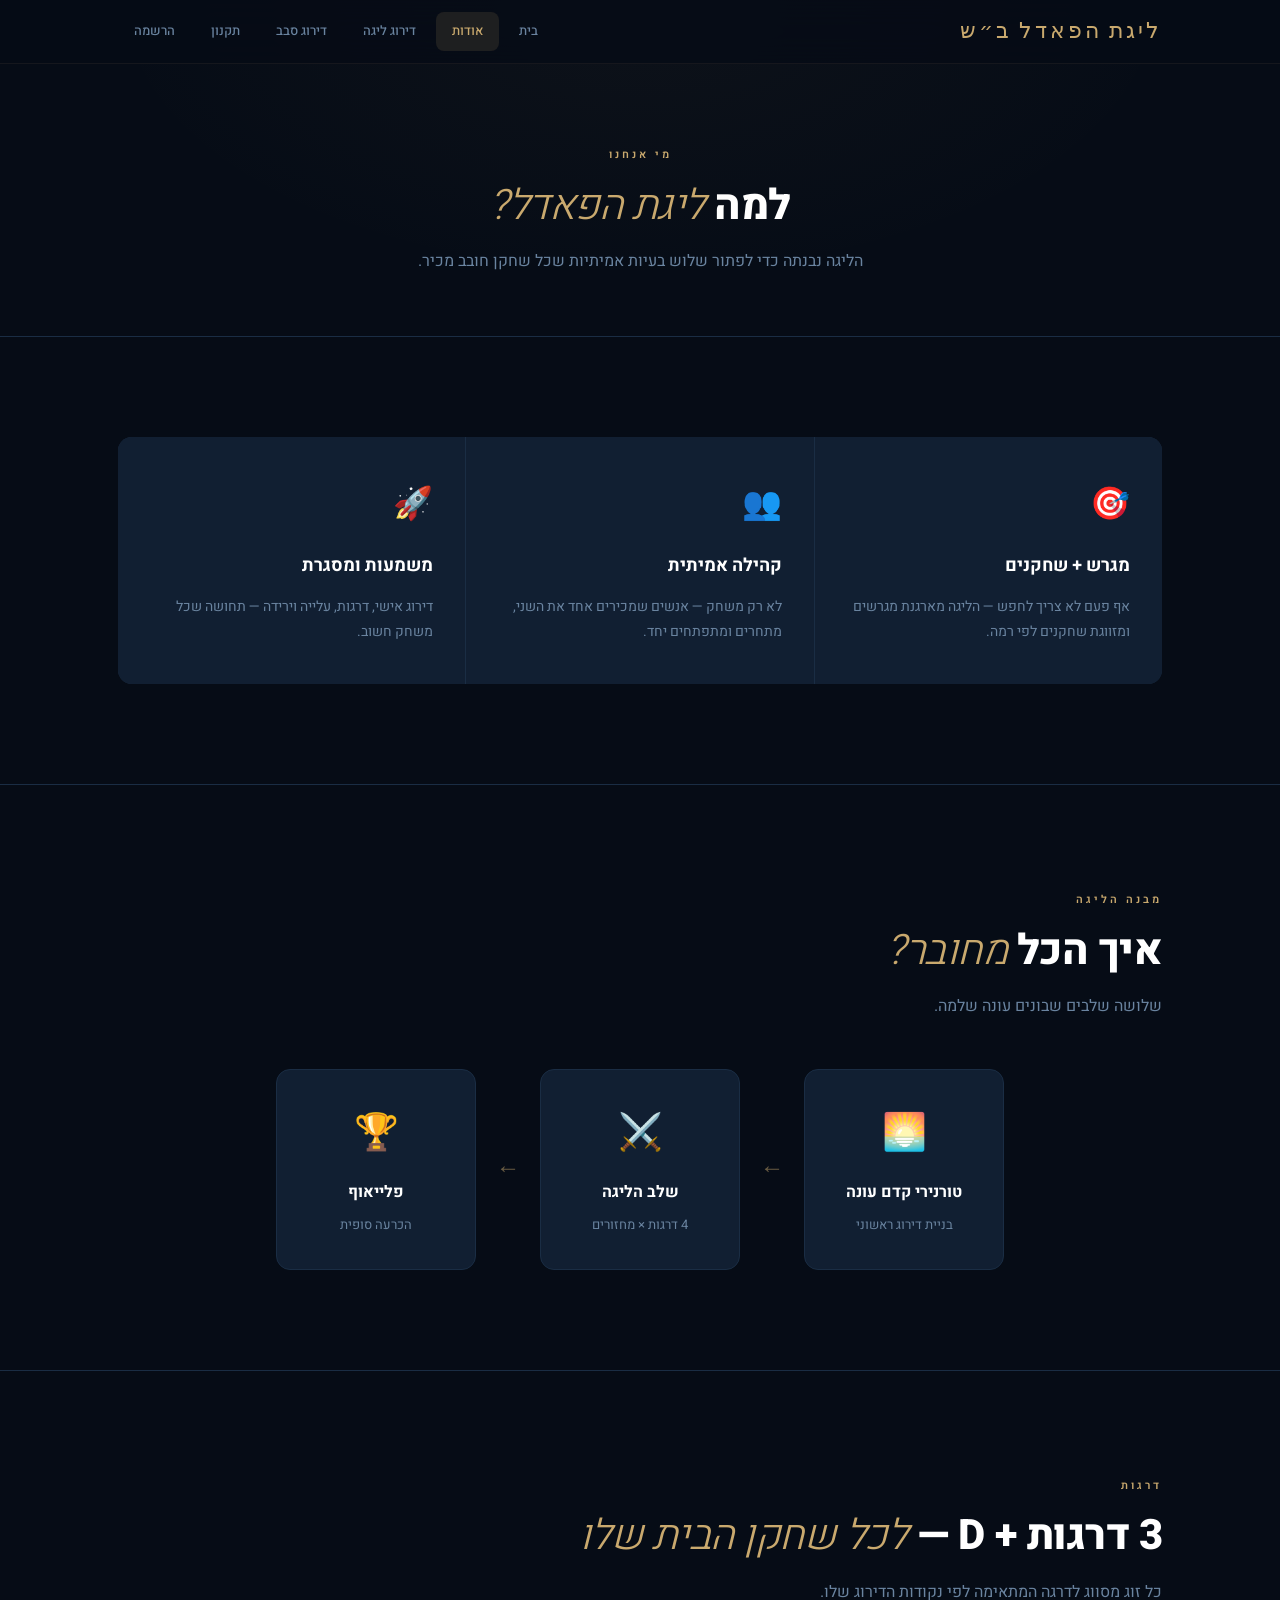
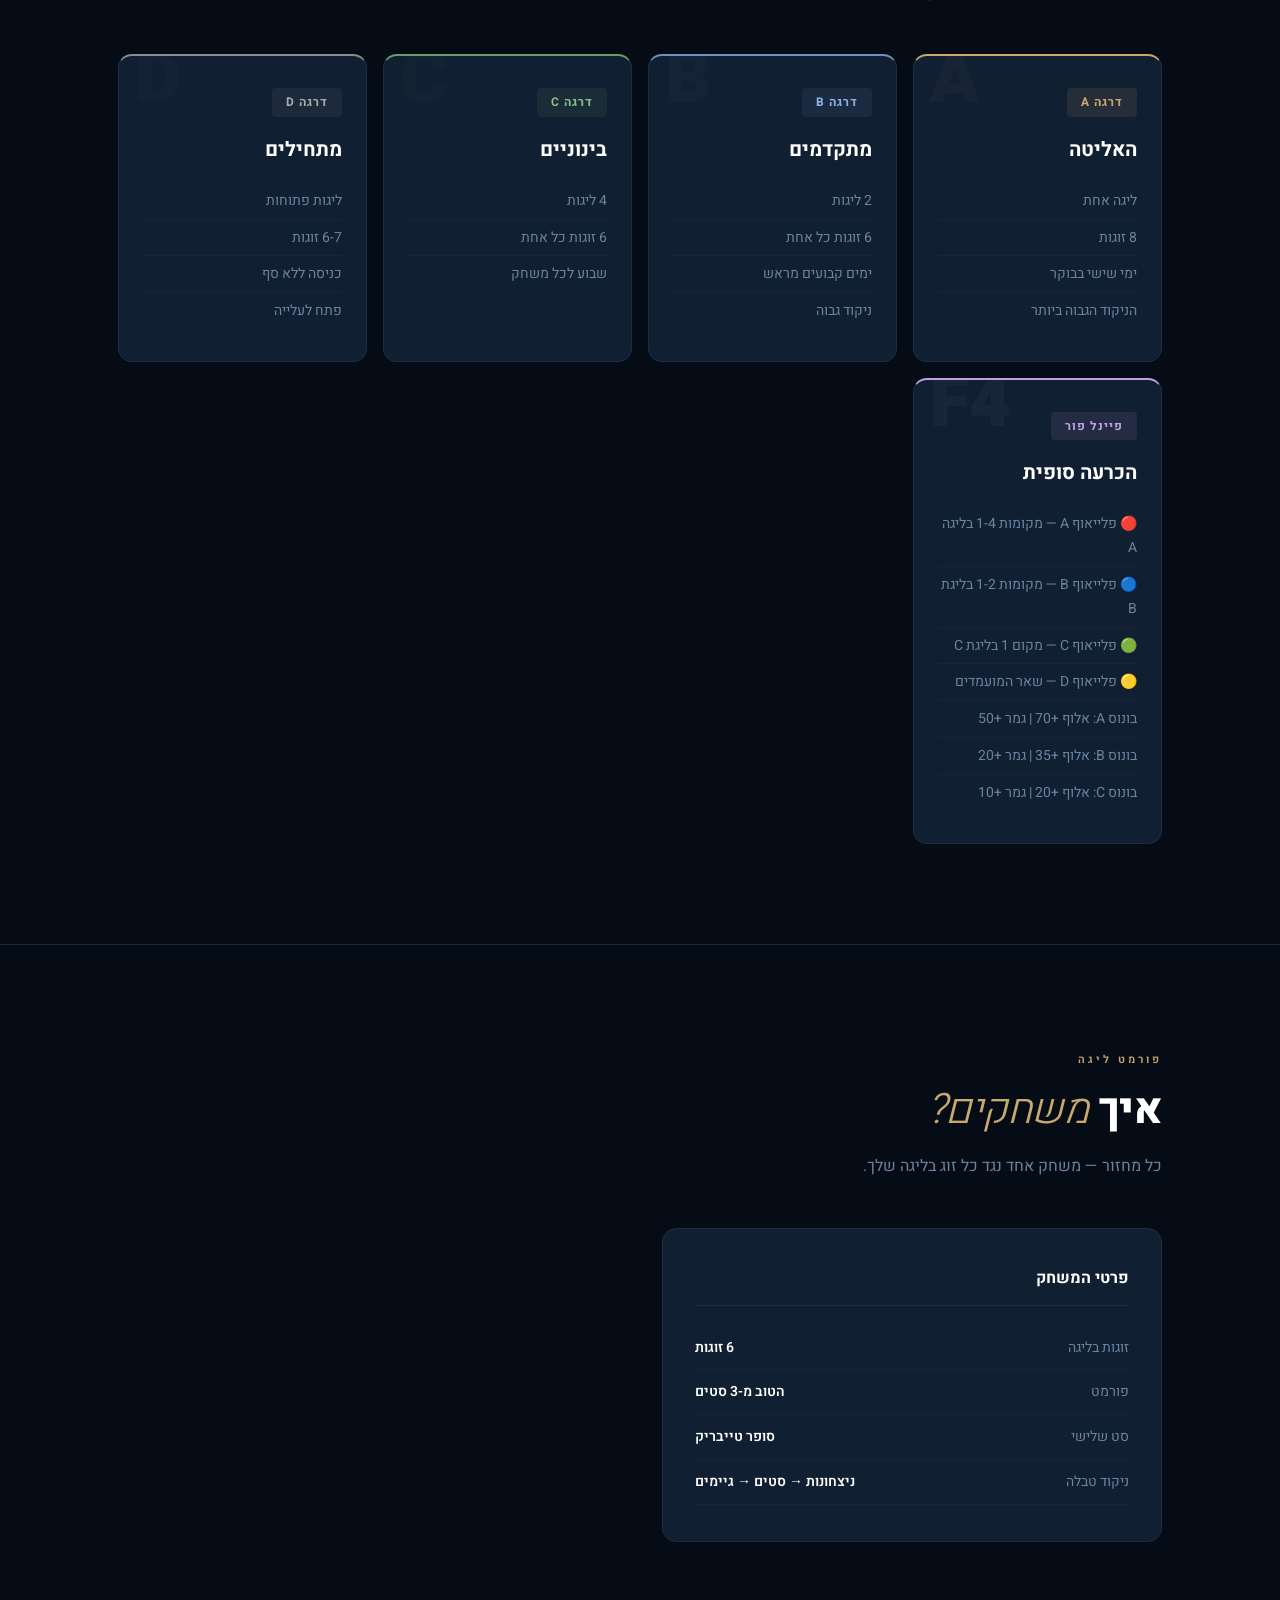
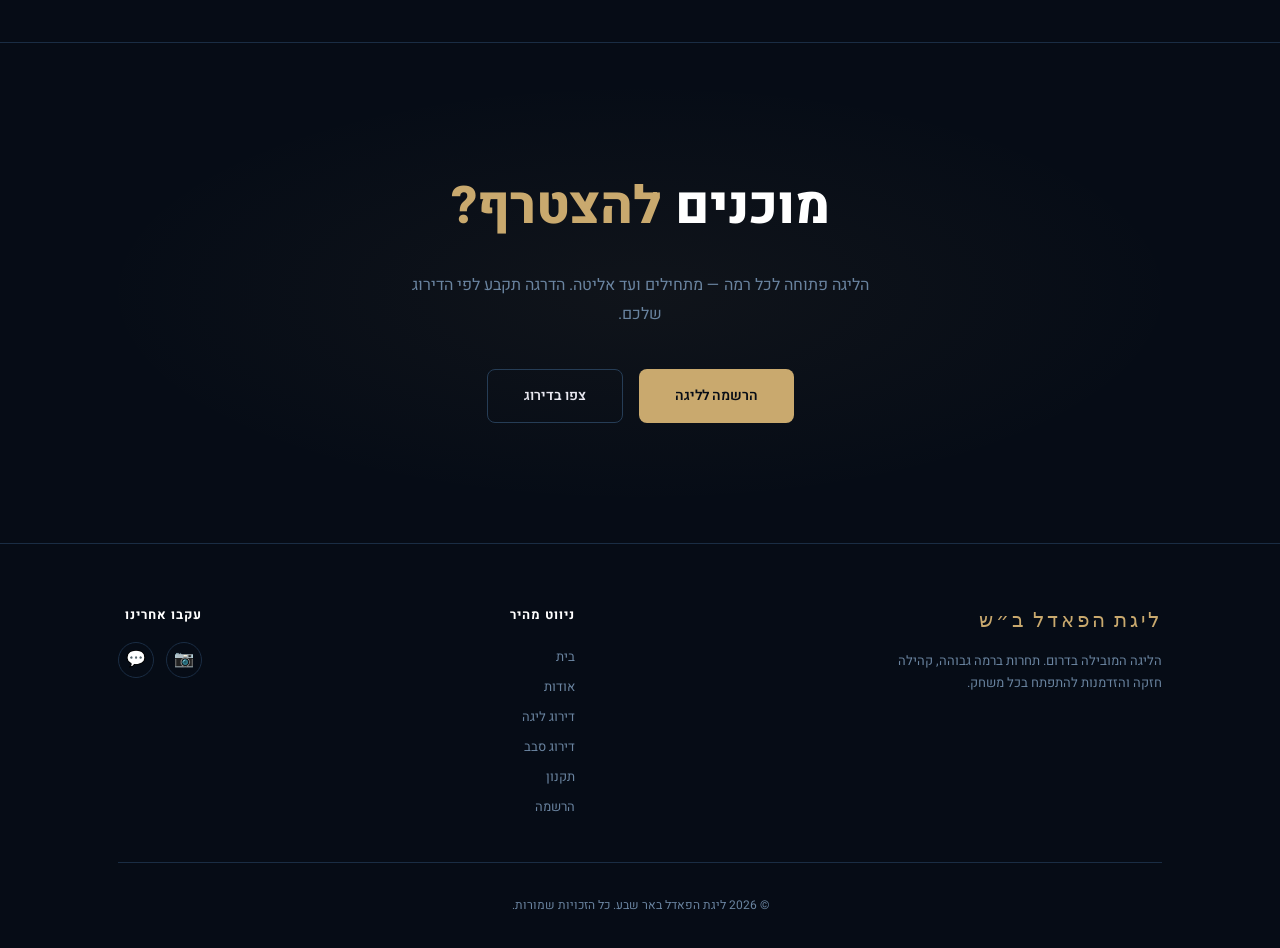
==== about.html @ fd332084 "Initial commit: Padel League Beer Sheva website 6-page premium dark-themed website (Hebrew RTL) with" ====
<!DOCTYPE html>
<html lang="he" dir="rtl">
<head>
  <meta charset="UTF-8">
  <meta name="viewport" content="width=device-width, initial-scale=1.0">
  <title>אודות — ליגת הפאדל באר שבע</title>
  <link rel="preconnect" href="https://fonts.googleapis.com">
  <link rel="preconnect" href="https://fonts.gstatic.com" crossorigin>
  <link href="https://fonts.googleapis.com/css2?family=Bebas+Neue&family=Heebo:wght@300;400;500;600;700;800;900&display=swap" rel="stylesheet">
  <link rel="stylesheet" href="css/style.css">
</head>
<body>

  <!-- NAVBAR -->
  <nav class="navbar">
    <div class="container">
      <div class="nav-brand">ליגת הפאדל ב״ש</div>
      <div class="nav-links">
        <a href="index.html">בית</a>
        <a href="about.html" class="active">אודות</a>
        <a href="league-standings.html">דירוג ליגה</a>
        <a href="rankings.html">דירוג סבב</a>
        <a href="rules.html">תקנון</a>
        <a href="register.html">הרשמה</a>
      </div>
      <button class="menu-toggle" aria-label="תפריט">
        <span></span><span></span><span></span>
      </button>
    </div>
  </nav>

  <!-- PAGE HEADER -->
  <header class="page-header">
    <div class="container">
      <div class="section-tag">מי אנחנו</div>
      <h1 class="section-title">למה <span>ליגת הפאדל?</span></h1>
      <p class="section-sub" style="margin:0 auto;">הליגה נבנתה כדי לפתור שלוש בעיות אמיתיות שכל שחקן חובב מכיר.</p>
    </div>
  </header>

  <div class="divider"></div>

  <!-- GOALS -->
  <section class="section">
    <div class="container">
      <div class="goals-grid reveal">
        <div class="goal-card">
          <div class="icon">🎯</div>
          <h3>מגרש + שחקנים</h3>
          <p>אף פעם לא צריך לחפש — הליגה מארגנת מגרשים ומזווגת שחקנים לפי רמה.</p>
        </div>
        <div class="goal-card">
          <div class="icon">👥</div>
          <h3>קהילה אמיתית</h3>
          <p>לא רק משחק — אנשים שמכירים אחד את השני, מתחרים ומתפתחים יחד.</p>
        </div>
        <div class="goal-card">
          <div class="icon">🚀</div>
          <h3>משמעות ומסגרת</h3>
          <p>דירוג אישי, דרגות, עלייה וירידה — תחושה שכל משחק חשוב.</p>
        </div>
      </div>
    </div>
  </section>

  <div class="divider"></div>

  <!-- STRUCTURE -->
  <section class="section">
    <div class="container">
      <div class="section-tag">מבנה הליגה</div>
      <h2 class="section-title">איך הכל <span>מחובר?</span></h2>
      <p class="section-sub">שלושה שלבים שבונים עונה שלמה.</p>

      <div class="structure-flow reveal">
        <div class="flow-item">
          <div class="icon">🌅</div>
          <h4>טורנירי קדם עונה</h4>
          <p>בניית דירוג ראשוני</p>
        </div>
        <div class="flow-arrow">←</div>
        <div class="flow-item">
          <div class="icon">⚔️</div>
          <h4>שלב הליגה</h4>
          <p>4 דרגות × מחזורים</p>
        </div>
        <div class="flow-arrow">←</div>
        <div class="flow-item">
          <div class="icon">🏆</div>
          <h4>פלייאוף</h4>
          <p>הכרעה סופית</p>
        </div>
      </div>
    </div>
  </section>

  <div class="divider"></div>

  <!-- GRADES -->
  <section class="section">
    <div class="container">
      <div class="section-tag">דרגות</div>
      <h2 class="section-title">3 דרגות + D — <span>לכל שחקן הבית שלו</span></h2>
      <p class="section-sub">כל זוג מסווג לדרגה המתאימה לפי נקודות הדירוג שלו.</p>

      <div class="leagues-grid reveal">
        <div class="league-card a">
          <div class="letter">A</div>
          <span class="badge">דרגה A</span>
          <h3>האליטה</h3>
          <ul>
            <li>ליגה אחת</li>
            <li>8 זוגות</li>
            <li>ימי שישי בבוקר</li>
            <li>הניקוד הגבוה ביותר</li>
          </ul>
        </div>

        <div class="league-card b">
          <div class="letter">B</div>
          <span class="badge">דרגה B</span>
          <h3>מתקדמים</h3>
          <ul>
            <li>2 ליגות</li>
            <li>6 זוגות כל אחת</li>
            <li>ימים קבועים מראש</li>
            <li>ניקוד גבוה</li>
          </ul>
        </div>

        <div class="league-card c">
          <div class="letter">C</div>
          <span class="badge">דרגה C</span>
          <h3>בינוניים</h3>
          <ul>
            <li>4 ליגות</li>
            <li>6 זוגות כל אחת</li>
            <li>שבוע לכל משחק</li>
          </ul>
        </div>

        <div class="league-card d">
          <div class="letter">D</div>
          <span class="badge">דרגה D</span>
          <h3>מתחילים</h3>
          <ul>
            <li>ליגות פתוחות</li>
            <li>6-7 זוגות</li>
            <li>כניסה ללא סף</li>
            <li>פתח לעלייה</li>
          </ul>
        </div>

        <div class="league-card f4">
          <div class="letter">F4</div>
          <span class="badge">פיינל פור</span>
          <h3>הכרעה סופית</h3>
          <ul>
            <li>🔴 פלייאוף A — מקומות 1-4 בליגה A</li>
            <li>🔵 פלייאוף B — מקומות 1-2 בליגת B</li>
            <li>🟢 פלייאוף C — מקום 1 בליגת C</li>
            <li>🟡 פלייאוף D — שאר המועמדים</li>
            <li>בונוס A: אלוף +70 | גמר +50</li>
            <li>בונוס B: אלוף +35 | גמר +20</li>
            <li>בונוס C: אלוף +20 | גמר +10</li>
          </ul>
        </div>
      </div>
    </div>
  </section>

  <div class="divider"></div>

  <!-- FORMAT -->
  <section class="section">
    <div class="container">
      <div class="section-tag">פורמט ליגה</div>
      <h2 class="section-title">איך <span>משחקים?</span></h2>
      <p class="section-sub">כל מחזור — משחק אחד נגד כל זוג בליגה שלך.</p>

      <div class="format-box reveal">
        <h4>פרטי המשחק</h4>
        <div class="format-row">
          <span class="label">זוגות בליגה</span>
          <span class="value">6 זוגות</span>
        </div>
        <div class="format-row">
          <span class="label">פורמט</span>
          <span class="value">הטוב מ-3 סטים</span>
        </div>
        <div class="format-row">
          <span class="label">סט שלישי</span>
          <span class="value">סופר טייבריק</span>
        </div>
        <div class="format-row">
          <span class="label">ניקוד טבלה</span>
          <span class="value">ניצחונות → סטים → גיימים</span>
        </div>
      </div>
    </div>
  </section>

  <div class="divider"></div>

  <!-- CTA -->
  <section class="cta-section">
    <div class="container">
      <h2 class="reveal">מוכנים <span>להצטרף?</span></h2>
      <p class="reveal">הליגה פתוחה לכל רמה — מתחילים ועד אליטה. הדרגה תקבע לפי הדירוג שלכם.</p>
      <div class="cta-buttons reveal">
        <a href="register.html" class="btn btn-gold">הרשמה לליגה</a>
        <a href="league-standings.html" class="btn btn-outline">צפו בדירוג</a>
      </div>
    </div>
  </section>

  <!-- FOOTER -->
  <footer class="footer">
    <div class="container">
      <div class="footer-content">
        <div>
          <div class="footer-brand">ליגת הפאדל ב״ש</div>
          <p class="footer-desc">הליגה המובילה בדרום. תחרות ברמה גבוהה, קהילה חזקה והזדמנות להתפתח בכל משחק.</p>
        </div>
        <div class="footer-links">
          <h4>ניווט מהיר</h4>
          <a href="index.html">בית</a>
          <a href="about.html">אודות</a>
          <a href="league-standings.html">דירוג ליגה</a>
          <a href="rankings.html">דירוג סבב</a>
          <a href="rules.html">תקנון</a>
          <a href="register.html">הרשמה</a>
        </div>
        <div class="footer-links">
          <h4>עקבו אחרינו</h4>
          <div class="footer-social">
            <a href="#" aria-label="אינסטגרם">📷</a>
            <a href="#" aria-label="וואטסאפ">💬</a>
          </div>
        </div>
      </div>
      <div class="footer-bottom">© 2026 ליגת הפאדל באר שבע. כל הזכויות שמורות.</div>
    </div>
  </footer>

  <script src="js/main.js"></script>
</body>
</html>
---- css/style.css ----
/* ============================================
   PADEL LEAGUE BEER SHEVA - Main Stylesheet
   Premium Dark Theme - RTL Hebrew
   ============================================ */

/* ---------- CSS Variables ---------- */
:root {
  --bg-deep: #060c16;
  --bg-primary: #0a1220;
  --bg-secondary: #0e1a2e;
  --bg-card: #111f32;
  --bg-panel: rgba(11, 28, 45, 0.92);
  --bg-glass: rgba(15, 36, 56, 0.55);

  --gold: #c9a96e;
  --gold-light: #e8d5b0;
  --gold-dim: rgba(201, 169, 110, 0.12);
  --electric-blue: #3b9fe7;
  --electric-blue-bright: #5bb8ff;

  --border: #1a2d44;
  --border-light: #263d56;
  --border-gold: rgba(201, 169, 110, 0.15);

  --text-primary: #e8e8f0;
  --text-secondary: #6a84a0;
  --text-bright: #ffffff;

  --grade-a: #c9a96e;
  --grade-b: #7090c0;
  --grade-c: #6a9e6a;
  --grade-d: #8a8a8a;

  --radius: 8px;
  --radius-lg: 14px;
  --radius-xl: 20px;

  --font-body: 'Heebo', 'Segoe UI', Arial, sans-serif;
  --font-display: 'Bebas Neue', sans-serif;

  --max-width: 1140px;
  --nav-height: 64px;

  --transition: 0.3s cubic-bezier(0.4, 0, 0.2, 1);
}

/* ---------- Reset & Base ---------- */
*,
*::before,
*::after {
  margin: 0;
  padding: 0;
  box-sizing: border-box;
}

html {
  scroll-behavior: smooth;
  font-size: 16px;
  direction: rtl;
}

body {
  font-family: var(--font-body);
  background: var(--bg-deep);
  color: var(--text-primary);
  line-height: 1.7;
  overflow-x: hidden;
  -webkit-font-smoothing: antialiased;
  -moz-osx-font-smoothing: grayscale;
}

a {
  color: inherit;
  text-decoration: none;
}

ul {
  list-style: none;
}

img {
  max-width: 100%;
  display: block;
}

/* ---------- Utility ---------- */
.container {
  max-width: var(--max-width);
  margin: 0 auto;
  padding: 0 48px;
}

.section {
  padding: 100px 0;
}

.section-tag {
  display: inline-block;
  font-size: 11px;
  font-weight: 600;
  letter-spacing: 3px;
  text-transform: uppercase;
  color: var(--gold);
  margin-bottom: 16px;
}

.section-title {
  font-size: clamp(28px, 4vw, 42px);
  font-weight: 800;
  color: var(--text-bright);
  margin-bottom: 16px;
  letter-spacing: -0.5px;
  line-height: 1.2;
}

.section-title span {
  color: var(--gold);
  font-weight: 300;
  font-style: italic;
}

.section-sub {
  font-size: 16px;
  color: var(--text-secondary);
  max-width: 560px;
  margin-bottom: 48px;
  line-height: 1.8;
}

.divider {
  height: 1px;
  background: var(--border);
  margin: 0;
}

/* ---------- Scrollbar ---------- */
::-webkit-scrollbar {
  width: 6px;
}

::-webkit-scrollbar-track {
  background: var(--bg-deep);
}

::-webkit-scrollbar-thumb {
  background: var(--border);
  border-radius: 3px;
}

::-webkit-scrollbar-thumb:hover {
  background: var(--gold);
}

/* ---------- Animations ---------- */
@keyframes fadeInUp {
  from {
    opacity: 0;
    transform: translateY(30px);
  }
  to {
    opacity: 1;
    transform: translateY(0);
  }
}

@keyframes fadeIn {
  from { opacity: 0; }
  to { opacity: 1; }
}

@keyframes countUp {
  from { opacity: 0; transform: scale(0.5); }
  to { opacity: 1; transform: scale(1); }
}

@keyframes pulseGlow {
  0%, 100% {
    box-shadow: 0 0 20px rgba(201, 169, 110, 0.08);
  }
  50% {
    box-shadow: 0 0 40px rgba(201, 169, 110, 0.2);
  }
}

@keyframes scorePulse {
  0% { transform: scale(1); }
  30% { transform: scale(1.25); color: var(--electric-blue-bright); text-shadow: 0 0 18px var(--electric-blue); }
  100% { transform: scale(1); }
}

@keyframes servePulse {
  0%, 100% {
    box-shadow: 0 0 8px rgba(201, 169, 110, 0.5), 0 0 20px rgba(201, 169, 110, 0.2);
    transform: scale(1);
  }
  50% {
    box-shadow: 0 0 12px rgba(201, 169, 110, 0.7), 0 0 30px rgba(201, 169, 110, 0.35);
    transform: scale(1.15);
  }
}

@keyframes livePulse {
  0%, 100% { opacity: 1; }
  50% { opacity: 0.4; }
}

@keyframes marquee {
  0% { transform: translateX(0); }
  100% { transform: translateX(-50%); }
}

@keyframes shimmer {
  0% { background-position: -200% 0; }
  100% { background-position: 200% 0; }
}

.reveal {
  opacity: 0;
  transform: translateY(30px);
  transition: opacity 0.8s var(--transition), transform 0.8s var(--transition);
}

.reveal.visible {
  opacity: 1;
  transform: translateY(0);
}

/* ---------- Navigation ---------- */
.navbar {
  position: fixed;
  top: 0;
  left: 0;
  right: 0;
  height: var(--nav-height);
  background: rgba(6, 12, 22, 0.88);
  backdrop-filter: blur(24px);
  -webkit-backdrop-filter: blur(24px);
  border-bottom: 1px solid rgba(201, 169, 110, 0.08);
  z-index: 1000;
  transition: var(--transition);
}

.navbar.scrolled {
  background: rgba(6, 12, 22, 0.96);
  box-shadow: 0 4px 30px rgba(0, 0, 0, 0.3);
}

.navbar .container {
  display: flex;
  align-items: center;
  height: 100%;
  gap: 8px;
}

.nav-brand {
  font-family: var(--font-display);
  font-size: 22px;
  color: var(--gold);
  letter-spacing: 3px;
  margin-left: auto;
  white-space: nowrap;
}

.nav-links {
  display: flex;
  align-items: center;
  gap: 4px;
}

.nav-links a {
  padding: 8px 16px;
  font-size: 13px;
  font-weight: 500;
  color: var(--text-secondary);
  border-radius: var(--radius);
  transition: var(--transition);
  white-space: nowrap;
  position: relative;
}

.nav-links a:hover {
  color: var(--text-bright);
  background: rgba(201, 169, 110, 0.06);
}

.nav-links a.active {
  color: var(--gold);
  background: var(--gold-dim);
}

/* Mobile Menu */
.menu-toggle {
  display: none;
  flex-direction: column;
  gap: 5px;
  cursor: pointer;
  padding: 8px;
  background: none;
  border: none;
  z-index: 1001;
}

.menu-toggle span {
  width: 22px;
  height: 2px;
  background: var(--text-primary);
  border-radius: 2px;
  transition: var(--transition);
}

.menu-toggle.open span:nth-child(1) {
  transform: rotate(45deg) translate(5px, 5px);
}

.menu-toggle.open span:nth-child(2) {
  opacity: 0;
}

.menu-toggle.open span:nth-child(3) {
  transform: rotate(-45deg) translate(5px, -5px);
}

/* ---------- Hero Section ---------- */
.hero {
  min-height: 100vh;
  display: flex;
  flex-direction: column;
  align-items: center;
  justify-content: center;
  text-align: center;
  padding: 120px 24px 80px;
  position: relative;
  overflow: hidden;
}

.hero::before {
  content: '';
  position: absolute;
  inset: 0;
  background:
    radial-gradient(ellipse at 50% 0%, rgba(201, 169, 110, 0.06) 0%, transparent 60%),
    radial-gradient(ellipse at 50% 100%, rgba(59, 159, 231, 0.04) 0%, transparent 50%);
  pointer-events: none;
}

.hero-tag {
  display: inline-block;
  padding: 6px 20px;
  font-size: 12px;
  font-weight: 600;
  letter-spacing: 2px;
  text-transform: uppercase;
  color: var(--gold);
  border: 1px solid var(--border-gold);
  border-radius: 50px;
  margin-bottom: 32px;
  animation: fadeIn 1s ease;
}

.hero h1 {
  font-size: clamp(42px, 7vw, 80px);
  font-weight: 900;
  color: var(--text-bright);
  line-height: 1.05;
  margin-bottom: 20px;
  letter-spacing: -1px;
  animation: fadeInUp 1s ease;
}

.hero h1 span {
  color: var(--gold);
  font-weight: 300;
  font-style: italic;
}

.hero-sub {
  font-size: 18px;
  color: var(--text-secondary);
  max-width: 500px;
  margin-bottom: 48px;
  animation: fadeInUp 1s ease 0.2s backwards;
}

.hero-stats {
  display: flex;
  gap: 48px;
  animation: fadeInUp 1s ease 0.4s backwards;
}

.hero-stat {
  text-align: center;
}

.hero-stat .number {
  font-family: var(--font-display);
  font-size: 48px;
  color: var(--gold);
  letter-spacing: 2px;
  line-height: 1;
}

.hero-stat .label {
  font-size: 13px;
  color: var(--text-secondary);
  margin-top: 4px;
}

/* ---------- Live Broadcast Section ---------- */
.broadcast-section {
  padding: 80px 0 100px;
  position: relative;
}

.broadcast-section::before {
  content: '';
  position: absolute;
  top: 0;
  left: 50%;
  transform: translateX(-50%);
  width: 600px;
  height: 600px;
  background: radial-gradient(circle, rgba(59, 159, 231, 0.04) 0%, transparent 70%);
  pointer-events: none;
}

.broadcast-wrapper {
  max-width: 900px;
  margin: 0 auto;
  position: relative;
}

.broadcast-header {
  display: flex;
  align-items: center;
  justify-content: center;
  gap: 12px;
  margin-bottom: 32px;
}

.broadcast-header h2 {
  font-family: var(--font-display);
  font-size: 28px;
  letter-spacing: 4px;
  color: var(--text-bright);
}

.live-badge {
  display: inline-flex;
  align-items: center;
  gap: 6px;
  padding: 4px 12px;
  background: rgba(220, 38, 38, 0.15);
  border: 1px solid rgba(220, 38, 38, 0.3);
  border-radius: 50px;
  font-size: 11px;
  font-weight: 700;
  color: #ef4444;
  letter-spacing: 2px;
  text-transform: uppercase;
}

.live-badge .dot {
  width: 6px;
  height: 6px;
  background: #ef4444;
  border-radius: 50%;
  animation: livePulse 1.5s ease infinite;
}

.live-badge.offline {
  background: rgba(100, 100, 100, 0.15);
  border-color: rgba(100, 100, 100, 0.3);
  color: #888;
}

.live-badge.offline .dot {
  background: #888;
  animation: none;
}

/* Video Container */
.video-container {
  position: relative;
  border-radius: var(--radius-xl);
  overflow: hidden;
  background: var(--bg-primary);
  border: 1px solid var(--border);
  box-shadow:
    0 0 0 1px rgba(201, 169, 110, 0.05),
    0 20px 60px rgba(0, 0, 0, 0.4),
    0 0 100px rgba(59, 159, 231, 0.03);
  transition: var(--transition);
}

.video-container:hover {
  box-shadow:
    0 0 0 1px rgba(201, 169, 110, 0.1),
    0 25px 70px rgba(0, 0, 0, 0.5),
    0 0 120px rgba(59, 159, 231, 0.05);
}

.video-container::before {
  content: '';
  position: absolute;
  inset: -1px;
  border-radius: var(--radius-xl);
  padding: 1px;
  background: linear-gradient(135deg, rgba(201, 169, 110, 0.15), transparent 40%, transparent 60%, rgba(59, 159, 231, 0.1));
  -webkit-mask: linear-gradient(#fff 0 0) content-box, linear-gradient(#fff 0 0);
  -webkit-mask-composite: xor;
  mask-composite: exclude;
  pointer-events: none;
  z-index: 2;
}

.video-aspect {
  position: relative;
  width: 100%;
  padding-top: 56.25%;
  background: var(--bg-secondary);
}

.video-aspect iframe {
  position: absolute;
  inset: 0;
  width: 100%;
  height: 100%;
  border: none;
}

.video-placeholder {
  position: absolute;
  inset: 0;
  display: flex;
  flex-direction: column;
  align-items: center;
  justify-content: center;
  gap: 16px;
  background:
    radial-gradient(ellipse at center, rgba(10, 18, 32, 0.8), var(--bg-secondary));
}

.video-placeholder .icon {
  width: 64px;
  height: 64px;
  border-radius: 50%;
  border: 2px solid var(--border);
  display: flex;
  align-items: center;
  justify-content: center;
  color: var(--text-secondary);
  font-size: 24px;
}

.video-placeholder p {
  color: var(--text-secondary);
  font-size: 14px;
}

/* ---------- Scoreboard ---------- */
.scoreboard {
  margin-top: -1px;
  background: linear-gradient(180deg, var(--bg-primary), var(--bg-secondary));
  border: 1px solid var(--border);
  border-top: none;
  border-radius: 0 0 var(--radius-xl) var(--radius-xl);
  overflow: hidden;
}

.score-header {
  display: grid;
  grid-template-columns: 36px 1fr auto 70px 70px 60px;
  align-items: center;
  padding: 8px 20px;
  font-size: 10px;
  font-weight: 600;
  letter-spacing: 2px;
  text-transform: uppercase;
  color: var(--text-secondary);
  border-bottom: 1px solid rgba(201, 169, 110, 0.06);
}

.team-row {
  display: grid;
  grid-template-columns: 36px 1fr auto 70px 70px 60px;
  align-items: center;
  padding: 14px 20px;
  transition: var(--transition);
}

.team-row + .team-row {
  border-top: 1px solid rgba(201, 169, 110, 0.06);
}

.serve-cell {
  display: flex;
  align-items: center;
  justify-content: center;
}

.serve-dot {
  width: 8px;
  height: 8px;
  border-radius: 50%;
  background: var(--gold);
  opacity: 0;
  transition: var(--transition);
}

.team-row.serving .serve-dot {
  opacity: 1;
  animation: servePulse 2s ease infinite;
}

.team-info .team-name {
  font-family: var(--font-display);
  font-size: 20px;
  letter-spacing: 3px;
  text-transform: uppercase;
}

.team-row:first-of-type .team-name {
  color: var(--electric-blue-bright);
  text-shadow: 0 0 20px rgba(59, 159, 231, 0.2);
}

.team-row:last-of-type .team-name {
  color: var(--gold-light);
  text-shadow: 0 0 20px rgba(201, 169, 110, 0.2);
}

.team-info .players {
  font-size: 11px;
  color: var(--text-secondary);
  margin-top: 2px;
}

.set-history {
  display: flex;
  gap: 8px;
  direction: ltr;
}

.set-history .set-score {
  font-family: var(--font-display);
  font-size: 14px;
  color: var(--text-secondary);
  padding: 2px 6px;
  background: rgba(255, 255, 255, 0.03);
  border-radius: 4px;
}

.score-val {
  font-family: var(--font-display);
  font-size: 28px;
  color: var(--text-bright);
  text-align: center;
  letter-spacing: 1px;
  transition: var(--transition);
}

.score-val.pulse {
  animation: scorePulse 0.6s ease;
}

.score-val.pts {
  font-size: 22px;
  color: var(--text-secondary);
}

/* ---------- Sponsors Marquee ---------- */
.sponsors-section {
  padding: 40px 0;
  border-top: 1px solid var(--border);
  border-bottom: 1px solid var(--border);
  overflow: hidden;
  position: relative;
}

.sponsors-section::before,
.sponsors-section::after {
  content: '';
  position: absolute;
  top: 0;
  bottom: 0;
  width: 100px;
  z-index: 2;
  pointer-events: none;
}

.sponsors-section::before {
  right: 0;
  background: linear-gradient(to left, var(--bg-deep), transparent);
}

.sponsors-section::after {
  left: 0;
  background: linear-gradient(to right, var(--bg-deep), transparent);
}

.sponsors-track {
  display: flex;
  gap: 60px;
  align-items: center;
  animation: marquee 30s linear infinite;
  width: max-content;
}

.sponsors-track img {
  height: 40px;
  opacity: 0.4;
  filter: grayscale(1) brightness(1.5);
  transition: var(--transition);
}

.sponsors-track img:hover {
  opacity: 0.8;
  filter: grayscale(0);
}

.sponsor-placeholder {
  height: 40px;
  padding: 0 24px;
  display: flex;
  align-items: center;
  font-size: 13px;
  color: var(--text-secondary);
  border: 1px dashed var(--border);
  border-radius: var(--radius);
  white-space: nowrap;
  opacity: 0.4;
}

/* ---------- About Page - Goal Cards ---------- */
.goals-grid {
  display: grid;
  grid-template-columns: repeat(auto-fill, minmax(300px, 1fr));
  gap: 1px;
  background: var(--border);
  border-radius: var(--radius-lg);
  overflow: hidden;
}

.goal-card {
  background: var(--bg-card);
  padding: 40px 32px;
  transition: var(--transition);
}

.goal-card:hover {
  background: rgba(17, 31, 50, 0.8);
}

.goal-card .icon {
  font-size: 32px;
  margin-bottom: 20px;
}

.goal-card h3 {
  font-size: 18px;
  font-weight: 700;
  color: var(--text-bright);
  margin-bottom: 12px;
}

.goal-card p {
  font-size: 14px;
  color: var(--text-secondary);
  line-height: 1.8;
}

/* ---------- Structure Flow ---------- */
.structure-flow {
  display: flex;
  align-items: center;
  justify-content: center;
  gap: 20px;
  flex-wrap: wrap;
  margin-top: 48px;
}

.flow-item {
  text-align: center;
  padding: 32px 28px;
  background: var(--bg-card);
  border: 1px solid var(--border);
  border-radius: var(--radius-lg);
  min-width: 200px;
  transition: var(--transition);
}

.flow-item:hover {
  border-color: var(--gold);
  transform: translateY(-4px);
}

.flow-item .icon {
  font-size: 36px;
  margin-bottom: 16px;
}

.flow-item h4 {
  font-size: 16px;
  font-weight: 700;
  color: var(--text-bright);
  margin-bottom: 8px;
}

.flow-item p {
  font-size: 13px;
  color: var(--text-secondary);
}

.flow-arrow {
  font-size: 24px;
  color: var(--gold);
  opacity: 0.5;
}

/* ---------- League/Grade Cards ---------- */
.leagues-grid {
  display: grid;
  grid-template-columns: repeat(auto-fill, minmax(230px, 1fr));
  gap: 16px;
}

.league-card {
  position: relative;
  overflow: hidden;
  background: var(--bg-card);
  border: 1px solid var(--border);
  border-radius: var(--radius-lg);
  padding: 32px 24px;
  transition: var(--transition);
}

.league-card:hover {
  transform: translateY(-4px);
  box-shadow: 0 12px 40px rgba(0, 0, 0, 0.3);
}

.league-card .letter {
  position: absolute;
  top: -12px;
  left: 16px;
  font-size: 72px;
  font-weight: 900;
  opacity: 0.04;
  line-height: 1;
  pointer-events: none;
}

.league-card .badge {
  display: inline-block;
  padding: 4px 14px;
  border-radius: 4px;
  font-size: 12px;
  font-weight: 700;
  text-transform: uppercase;
  letter-spacing: 1px;
  margin-bottom: 16px;
}

.league-card h3 {
  font-size: 20px;
  font-weight: 700;
  color: var(--text-bright);
  margin-bottom: 16px;
}

.league-card ul li {
  font-size: 14px;
  color: var(--text-secondary);
  padding: 6px 0;
  border-bottom: 1px solid rgba(255, 255, 255, 0.03);
}

.league-card ul li:last-child {
  border-bottom: none;
}

/* Grade colors */
.league-card.a { border-top: 2px solid var(--grade-a); }
.league-card.a .badge { background: rgba(201, 169, 110, 0.1); color: var(--grade-a); }
.league-card.a .letter { color: var(--grade-a); }

.league-card.b { border-top: 2px solid var(--grade-b); }
.league-card.b .badge { background: rgba(112, 144, 192, 0.1); color: #90b0e0; }
.league-card.b .letter { color: var(--grade-b); }

.league-card.c { border-top: 2px solid var(--grade-c); }
.league-card.c .badge { background: rgba(106, 158, 106, 0.1); color: #8abe8a; }
.league-card.c .letter { color: var(--grade-c); }

.league-card.d { border-top: 2px solid var(--grade-d); }
.league-card.d .badge { background: rgba(138, 138, 138, 0.1); color: #aaa; }
.league-card.d .letter { color: var(--grade-d); }

.league-card.f4 { border-top: 2px solid #c0a0e0; }
.league-card.f4 .badge { background: rgba(192, 160, 224, 0.1); color: #c0a0e0; }

/* ---------- Standings Table ---------- */
.tabs {
  display: flex;
  gap: 4px;
  margin-bottom: 24px;
  flex-wrap: wrap;
}

.tab-btn {
  padding: 8px 20px;
  font-size: 13px;
  font-weight: 600;
  color: var(--text-secondary);
  background: var(--bg-card);
  border: 1px solid var(--border);
  border-radius: var(--radius);
  cursor: pointer;
  transition: var(--transition);
}

.tab-btn:hover {
  color: var(--text-bright);
  border-color: var(--border-light);
}

.tab-btn.active {
  color: var(--gold);
  background: var(--gold-dim);
  border-color: rgba(201, 169, 110, 0.25);
}

.glass-panel {
  background: var(--bg-glass);
  backdrop-filter: blur(12px);
  -webkit-backdrop-filter: blur(12px);
  border: 1px solid var(--border);
  border-radius: var(--radius-lg);
  overflow: hidden;
}

.standings-table {
  width: 100%;
  border-collapse: collapse;
  font-size: 14px;
}

.standings-table thead {
  background: rgba(0, 0, 0, 0.2);
}

.standings-table th {
  padding: 14px 12px;
  font-size: 11px;
  font-weight: 600;
  letter-spacing: 1.5px;
  text-transform: uppercase;
  color: var(--text-secondary);
  text-align: center;
  white-space: nowrap;
}

.standings-table th:nth-child(2) {
  text-align: right;
}

.standings-table td {
  padding: 14px 12px;
  text-align: center;
  border-top: 1px solid rgba(255, 255, 255, 0.03);
  transition: var(--transition);
}

.standings-table td:nth-child(2) {
  text-align: right;
  font-weight: 600;
  color: var(--text-bright);
}

.standings-table tbody tr {
  transition: var(--transition);
}

.standings-table tbody tr:hover {
  background: rgba(201, 169, 110, 0.03);
}

.standings-table .rank {
  font-family: var(--font-display);
  font-size: 18px;
  color: var(--text-secondary);
}

.standings-table .rank.gold { color: #FFD700; }
.standings-table .rank.silver { color: #C0C0C0; }
.standings-table .rank.bronze { color: #CD7F32; }

.standings-table .wins {
  font-family: var(--font-display);
  font-size: 20px;
  color: var(--gold);
}

.standings-table .positive { color: #4ade80; }
.standings-table .negative { color: #f87171; }
.standings-table .blue-positive { color: var(--electric-blue-bright); }

/* ---------- Schedule / Fixtures ---------- */
.fixture-card {
  display: flex;
  align-items: center;
  justify-content: space-between;
  padding: 20px 24px;
  border-bottom: 1px solid rgba(255, 255, 255, 0.03);
  transition: var(--transition);
}

.fixture-card:last-child {
  border-bottom: none;
}

.fixture-card:hover {
  background: rgba(201, 169, 110, 0.03);
}

.fixture-team {
  flex: 1;
  font-weight: 600;
  color: var(--text-bright);
  font-size: 15px;
}

.fixture-team.away {
  text-align: left;
}

.fixture-score {
  padding: 6px 16px;
  font-family: var(--font-display);
  font-size: 20px;
  letter-spacing: 2px;
  color: var(--electric-blue-bright);
  text-shadow: 0 0 12px rgba(59, 159, 231, 0.2);
  min-width: 80px;
  text-align: center;
}

.fixture-score.pending {
  font-size: 14px;
  color: var(--text-secondary);
  text-shadow: none;
  font-family: var(--font-body);
}

.fixture-date {
  font-size: 12px;
  color: var(--gold);
  opacity: 0.7;
  text-align: center;
  padding: 4px 0;
  border-bottom: 1px solid rgba(255, 255, 255, 0.03);
}

/* ---------- Rankings Table ---------- */
.rankings-table {
  width: 100%;
  border-collapse: collapse;
}

.rankings-table thead {
  background: rgba(0, 0, 0, 0.2);
}

.rankings-table th {
  padding: 14px 16px;
  font-size: 11px;
  font-weight: 600;
  letter-spacing: 1.5px;
  text-transform: uppercase;
  color: var(--text-secondary);
  text-align: center;
  white-space: nowrap;
}

.rankings-table th:nth-child(2) {
  text-align: right;
}

.rankings-table td {
  padding: 14px 16px;
  text-align: center;
  border-top: 1px solid rgba(255, 255, 255, 0.03);
}

.rankings-table td:nth-child(2) {
  text-align: right;
  font-weight: 600;
  color: var(--text-bright);
}

.rankings-table tbody tr {
  transition: var(--transition);
}

.rankings-table tbody tr:hover {
  background: rgba(201, 169, 110, 0.03);
}

.grade-badge {
  display: inline-block;
  padding: 2px 10px;
  border-radius: 4px;
  font-size: 11px;
  font-weight: 700;
  letter-spacing: 1px;
}

.grade-badge.a { background: rgba(201, 169, 110, 0.1); color: var(--grade-a); }
.grade-badge.b { background: rgba(112, 144, 192, 0.1); color: #90b0e0; }
.grade-badge.c { background: rgba(106, 158, 106, 0.1); color: #8abe8a; }
.grade-badge.d { background: rgba(138, 138, 138, 0.1); color: #aaa; }

.rank-change {
  font-size: 12px;
  font-weight: 600;
}

.rank-change.up { color: #4ade80; }
.rank-change.down { color: #f87171; }
.rank-change.same { color: var(--text-secondary); }

.search-box {
  position: relative;
  margin-bottom: 24px;
  max-width: 320px;
}

.search-box input {
  width: 100%;
  padding: 12px 20px;
  padding-right: 44px;
  background: var(--bg-card);
  border: 1px solid var(--border);
  border-radius: var(--radius);
  color: var(--text-primary);
  font-family: var(--font-body);
  font-size: 14px;
  outline: none;
  transition: var(--transition);
}

.search-box input::placeholder {
  color: var(--text-secondary);
}

.search-box input:focus {
  border-color: var(--gold);
  box-shadow: 0 0 0 3px var(--gold-dim);
}

.search-box .search-icon {
  position: absolute;
  right: 14px;
  top: 50%;
  transform: translateY(-50%);
  color: var(--text-secondary);
  font-size: 16px;
  pointer-events: none;
}

/* ---------- Rules ---------- */
.rules-grid {
  display: grid;
  grid-template-columns: repeat(auto-fill, minmax(340px, 1fr));
  gap: 1px;
  background: var(--border);
  border-radius: var(--radius-lg);
  overflow: hidden;
}

.rule-card {
  display: flex;
  gap: 20px;
  align-items: flex-start;
  padding: 28px 24px;
  background: var(--bg-card);
  transition: var(--transition);
}

.rule-card:hover {
  background: rgba(17, 31, 50, 0.8);
}

.rule-num {
  width: 36px;
  height: 36px;
  border-radius: 50%;
  display: flex;
  align-items: center;
  justify-content: center;
  background: var(--gold-dim);
  color: var(--gold);
  font-weight: 700;
  font-size: 14px;
  flex-shrink: 0;
}

.rule-card h4 {
  font-size: 15px;
  font-weight: 700;
  color: var(--text-bright);
  margin-bottom: 8px;
}

.rule-card p {
  font-size: 14px;
  color: var(--text-secondary);
  line-height: 1.7;
}

/* ---------- Registration / CTA ---------- */
.cta-section {
  padding: 120px 0;
  text-align: center;
  position: relative;
  overflow: hidden;
}

.cta-section::before {
  content: '';
  position: absolute;
  inset: 0;
  background:
    radial-gradient(ellipse at 50% 50%, rgba(201, 169, 110, 0.05) 0%, transparent 60%);
  pointer-events: none;
}

.cta-section h2 {
  font-size: clamp(32px, 5vw, 52px);
  font-weight: 800;
  color: var(--text-bright);
  margin-bottom: 20px;
}

.cta-section h2 span {
  color: var(--gold);
}

.cta-section p {
  font-size: 16px;
  color: var(--text-secondary);
  max-width: 500px;
  margin: 0 auto 40px;
  line-height: 1.8;
}

.cta-buttons {
  display: flex;
  gap: 16px;
  justify-content: center;
  flex-wrap: wrap;
}

.btn {
  display: inline-flex;
  align-items: center;
  gap: 8px;
  padding: 14px 36px;
  border-radius: var(--radius);
  font-family: var(--font-body);
  font-size: 14px;
  font-weight: 600;
  cursor: pointer;
  transition: var(--transition);
  border: none;
  text-decoration: none;
}

.btn-gold {
  background: var(--gold);
  color: var(--bg-deep);
}

.btn-gold:hover {
  background: var(--gold-light);
  transform: translateY(-2px);
  box-shadow: 0 8px 24px rgba(201, 169, 110, 0.3);
}

.btn-outline {
  background: transparent;
  color: var(--text-primary);
  border: 1px solid var(--border-light);
}

.btn-outline:hover {
  border-color: var(--gold);
  color: var(--gold);
  transform: translateY(-2px);
}

/* ---------- Registration Form ---------- */
.register-form {
  max-width: 500px;
  margin: 0 auto;
  text-align: right;
}

.form-group {
  margin-bottom: 20px;
}

.form-group label {
  display: block;
  font-size: 13px;
  font-weight: 600;
  color: var(--text-secondary);
  margin-bottom: 8px;
}

.form-group input,
.form-group select,
.form-group textarea {
  width: 100%;
  padding: 12px 16px;
  background: var(--bg-card);
  border: 1px solid var(--border);
  border-radius: var(--radius);
  color: var(--text-primary);
  font-family: var(--font-body);
  font-size: 14px;
  outline: none;
  transition: var(--transition);
}

.form-group input:focus,
.form-group select:focus,
.form-group textarea:focus {
  border-color: var(--gold);
  box-shadow: 0 0 0 3px var(--gold-dim);
}

.form-group textarea {
  resize: vertical;
  min-height: 100px;
}

/* ---------- Footer ---------- */
.footer {
  padding: 60px 0 32px;
  border-top: 1px solid var(--border);
}

.footer-content {
  display: flex;
  justify-content: space-between;
  align-items: flex-start;
  gap: 48px;
  margin-bottom: 40px;
}

.footer-brand {
  font-family: var(--font-display);
  font-size: 20px;
  color: var(--gold);
  letter-spacing: 3px;
  margin-bottom: 12px;
}

.footer-desc {
  font-size: 13px;
  color: var(--text-secondary);
  max-width: 280px;
  line-height: 1.7;
}

.footer-links h4 {
  font-size: 13px;
  font-weight: 700;
  color: var(--text-bright);
  margin-bottom: 16px;
  letter-spacing: 1px;
  text-transform: uppercase;
}

.footer-links a {
  display: block;
  font-size: 13px;
  color: var(--text-secondary);
  padding: 4px 0;
  transition: var(--transition);
}

.footer-links a:hover {
  color: var(--gold);
}

.footer-social {
  display: flex;
  gap: 12px;
}

.footer-social a {
  width: 36px;
  height: 36px;
  border-radius: 50%;
  border: 1px solid var(--border);
  display: flex;
  align-items: center;
  justify-content: center;
  font-size: 16px;
  color: var(--text-secondary);
  transition: var(--transition);
}

.footer-social a:hover {
  border-color: var(--gold);
  color: var(--gold);
}

.footer-bottom {
  text-align: center;
  padding-top: 32px;
  border-top: 1px solid var(--border);
  font-size: 12px;
  color: var(--text-secondary);
}

/* ---------- Skeleton Loading ---------- */
.skeleton {
  background: linear-gradient(90deg,
    var(--bg-card) 25%,
    rgba(255, 255, 255, 0.04) 50%,
    var(--bg-card) 75%);
  background-size: 200% 100%;
  animation: shimmer 1.5s infinite;
  border-radius: var(--radius);
}

.skeleton-row {
  height: 48px;
  margin-bottom: 2px;
}

.skeleton-text {
  height: 16px;
  width: 60%;
  margin-bottom: 8px;
}

/* ---------- Page Header (inner pages) ---------- */
.page-header {
  padding: 140px 0 60px;
  text-align: center;
  position: relative;
}

.page-header::before {
  content: '';
  position: absolute;
  inset: 0;
  background:
    radial-gradient(ellipse at 50% 0%, rgba(201, 169, 110, 0.04) 0%, transparent 60%);
  pointer-events: none;
}

/* ---------- Format Section ---------- */
.format-box {
  background: var(--bg-card);
  border: 1px solid var(--border);
  border-radius: var(--radius-lg);
  padding: 36px 32px;
  max-width: 500px;
}

.format-box h4 {
  font-size: 16px;
  font-weight: 700;
  color: var(--text-bright);
  margin-bottom: 20px;
  padding-bottom: 12px;
  border-bottom: 1px solid var(--border);
}

.format-row {
  display: flex;
  justify-content: space-between;
  padding: 10px 0;
  font-size: 14px;
  border-bottom: 1px solid rgba(255, 255, 255, 0.03);
}

.format-row .label {
  color: var(--text-secondary);
}

.format-row .value {
  color: var(--text-bright);
  font-weight: 600;
}

/* ---------- Scoring Section ---------- */
.scoring-grid {
  display: grid;
  grid-template-columns: repeat(auto-fill, minmax(220px, 1fr));
  gap: 12px;
}

.score-card {
  background: var(--bg-card);
  border: 1px solid var(--border);
  border-radius: var(--radius-lg);
  overflow: hidden;
}

.score-card-header {
  padding: 14px 16px;
  font-size: 13px;
  font-weight: 700;
  border-bottom: 1px solid var(--border);
}

.score-card.pre .score-card-header { color: #aaa; }
.score-card.a .score-card-header { color: var(--grade-a); }
.score-card.b .score-card-header { color: #90b0e0; }
.score-card.c .score-card-header { color: #8abe8a; }
.score-card.d .score-card-header { color: #aaa; }
.score-card.final .score-card-header { color: #c0a0e0; }

.score-card-row {
  display: flex;
  justify-content: space-between;
  padding: 8px 16px;
  font-size: 13px;
  border-bottom: 1px solid rgba(255, 255, 255, 0.02);
}

.score-card-row .pos {
  color: var(--text-secondary);
}

.score-card-row .pts {
  color: var(--gold);
  font-weight: 700;
}

/* ---------- Threshold Banners ---------- */
.threshold-banner {
  display: flex;
  gap: 16px;
  align-items: center;
  background: var(--bg-card);
  border: 1px solid var(--border);
  border-radius: var(--radius-lg);
  padding: 20px 24px;
  margin-bottom: 16px;
}

.threshold-banner .icon {
  font-size: 28px;
  flex-shrink: 0;
}

.threshold-banner h4 {
  font-size: 15px;
  font-weight: 700;
  color: var(--gold);
  margin-bottom: 4px;
}

.threshold-banner p {
  font-size: 13px;
  color: var(--text-secondary);
  line-height: 1.7;
}

/* ---------- FAQ ---------- */
.faq-list {
  max-width: 600px;
  margin: 0 auto;
}

.faq-item {
  border-bottom: 1px solid var(--border);
}

.faq-question {
  display: flex;
  justify-content: space-between;
  align-items: center;
  padding: 20px 0;
  cursor: pointer;
  font-weight: 600;
  color: var(--text-bright);
  font-size: 15px;
  transition: var(--transition);
}

.faq-question:hover {
  color: var(--gold);
}

.faq-question .arrow {
  transition: var(--transition);
  color: var(--text-secondary);
}

.faq-item.open .faq-question .arrow {
  transform: rotate(180deg);
}

.faq-answer {
  max-height: 0;
  overflow: hidden;
  transition: max-height 0.3s ease;
}

.faq-answer p {
  padding-bottom: 20px;
  font-size: 14px;
  color: var(--text-secondary);
  line-height: 1.8;
}

.faq-item.open .faq-answer {
  max-height: 200px;
}

/* ============================================
   RESPONSIVE
   ============================================ */

@media (max-width: 900px) {
  .container {
    padding: 0 24px;
  }

  .section {
    padding: 72px 0;
  }

  .footer-content {
    flex-direction: column;
    gap: 32px;
  }

  .score-header,
  .team-row {
    grid-template-columns: 28px 1fr auto 56px 56px 48px;
    padding: 10px 14px;
  }

  .score-val {
    font-size: 22px;
  }

  .team-info .team-name {
    font-size: 16px;
  }
}

@media (max-width: 768px) {
  :root {
    --nav-height: 56px;
  }

  .nav-links {
    display: none;
    position: fixed;
    top: var(--nav-height);
    right: 0;
    left: 0;
    bottom: 0;
    flex-direction: column;
    background: rgba(6, 12, 22, 0.98);
    backdrop-filter: blur(24px);
    padding: 32px 24px;
    gap: 4px;
  }

  .nav-links.open {
    display: flex;
  }

  .nav-links a {
    font-size: 16px;
    padding: 14px 16px;
    border-bottom: 1px solid var(--border);
  }

  .menu-toggle {
    display: flex;
  }

  .hero h1 {
    font-size: clamp(36px, 8vw, 56px);
  }

  .hero-stats {
    gap: 32px;
  }

  .hero-stat .number {
    font-size: 36px;
  }

  .goals-grid {
    grid-template-columns: 1fr;
  }

  .structure-flow {
    flex-direction: column;
  }

  .flow-arrow {
    transform: rotate(90deg);
  }

  .leagues-grid {
    grid-template-columns: 1fr 1fr;
  }

  .rules-grid {
    grid-template-columns: 1fr;
  }

  .scoring-grid {
    grid-template-columns: 1fr 1fr;
  }

  .standings-table th,
  .standings-table td {
    padding: 10px 8px;
    font-size: 12px;
  }

  .page-header {
    padding: 100px 0 40px;
  }
}

@media (max-width: 480px) {
  .container {
    padding: 0 16px;
  }

  .section {
    padding: 56px 0;
  }

  .hero-stats {
    flex-direction: column;
    gap: 20px;
  }

  .leagues-grid {
    grid-template-columns: 1fr;
  }

  .scoring-grid {
    grid-template-columns: 1fr;
  }

  .cta-buttons {
    flex-direction: column;
    align-items: center;
  }

  .score-header,
  .team-row {
    grid-template-columns: 24px 1fr 50px 50px 40px;
    padding: 8px 10px;
    font-size: 11px;
  }

  .set-history {
    display: none;
  }

  .score-val {
    font-size: 18px;
  }

  .team-info .team-name {
    font-size: 14px;
    letter-spacing: 1px;
  }

  .team-info .players {
    font-size: 10px;
  }

  .tabs {
    gap: 2px;
  }

  .tab-btn {
    padding: 6px 12px;
    font-size: 12px;
  }

  .fixture-card {
    padding: 14px 16px;
    flex-wrap: wrap;
    gap: 8px;
  }

  .fixture-team {
    font-size: 13px;
  }

  .broadcast-header h2 {
    font-size: 22px;
  }
}
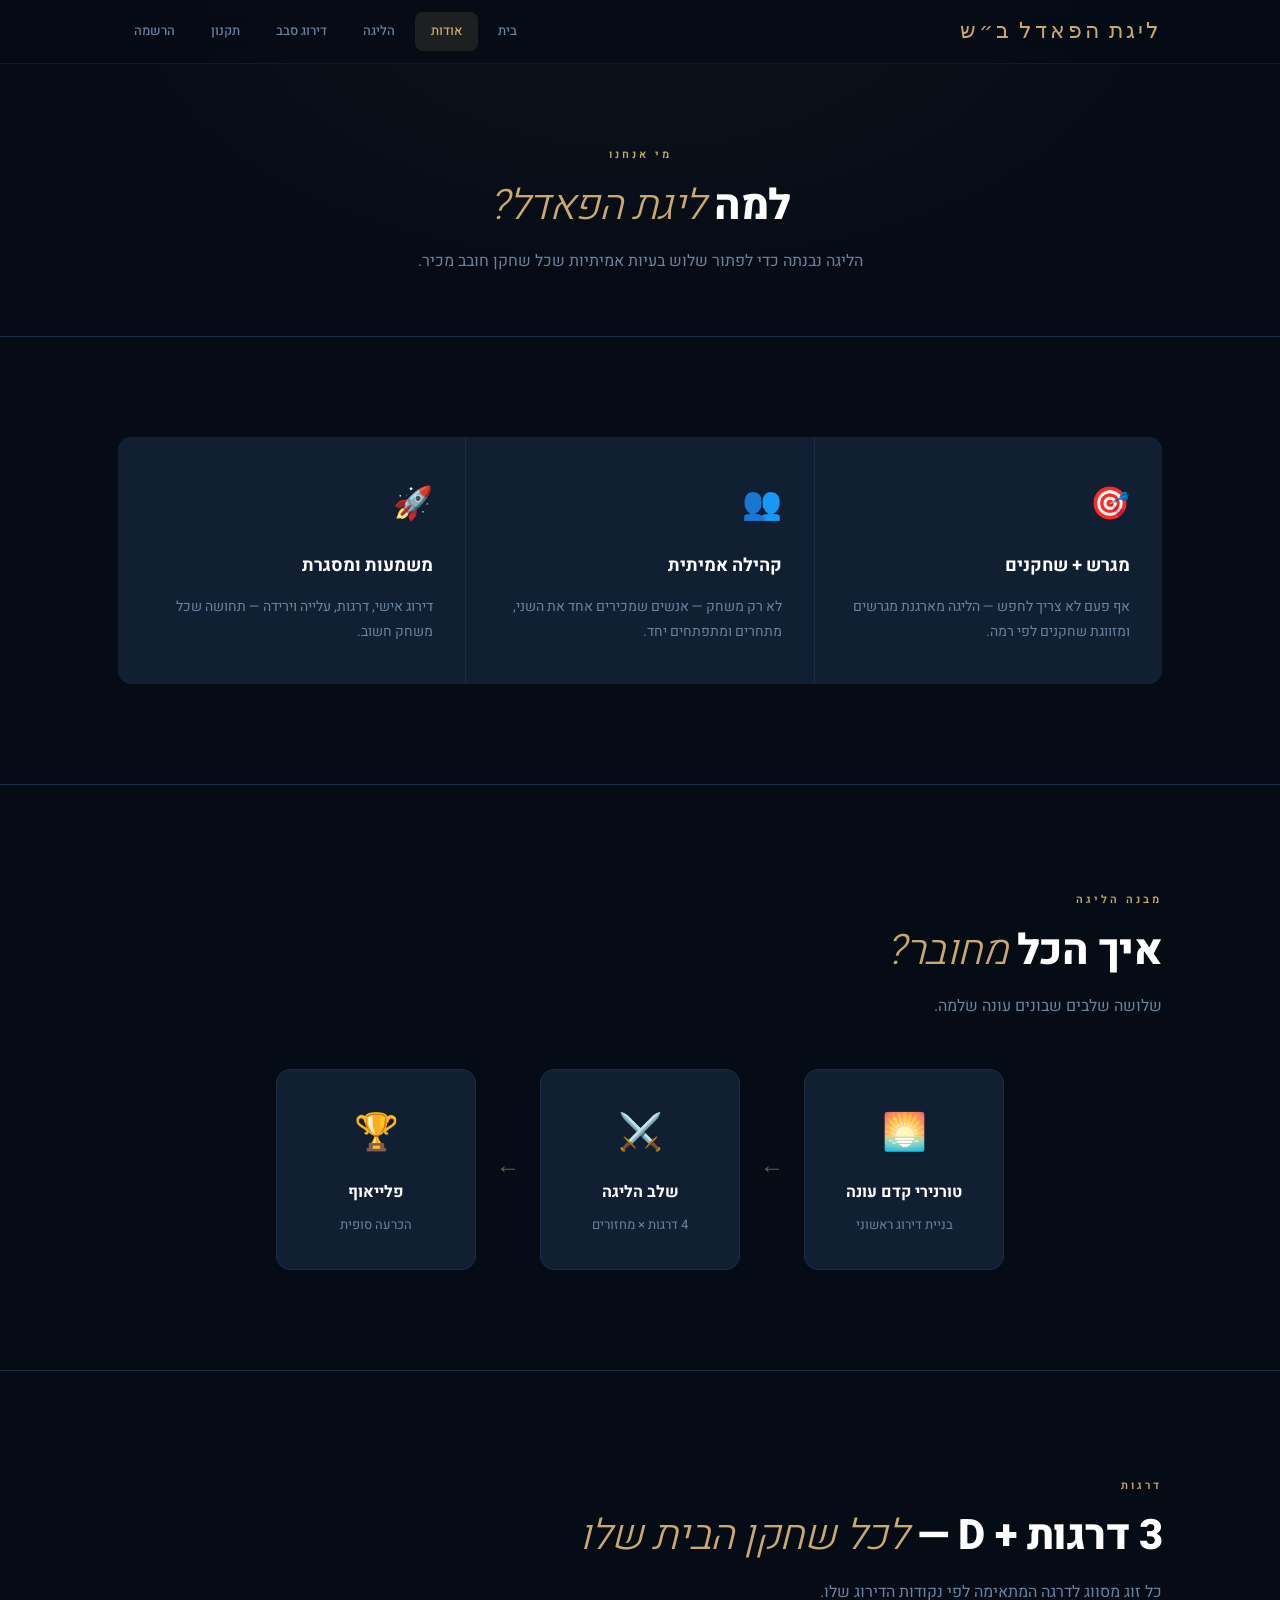
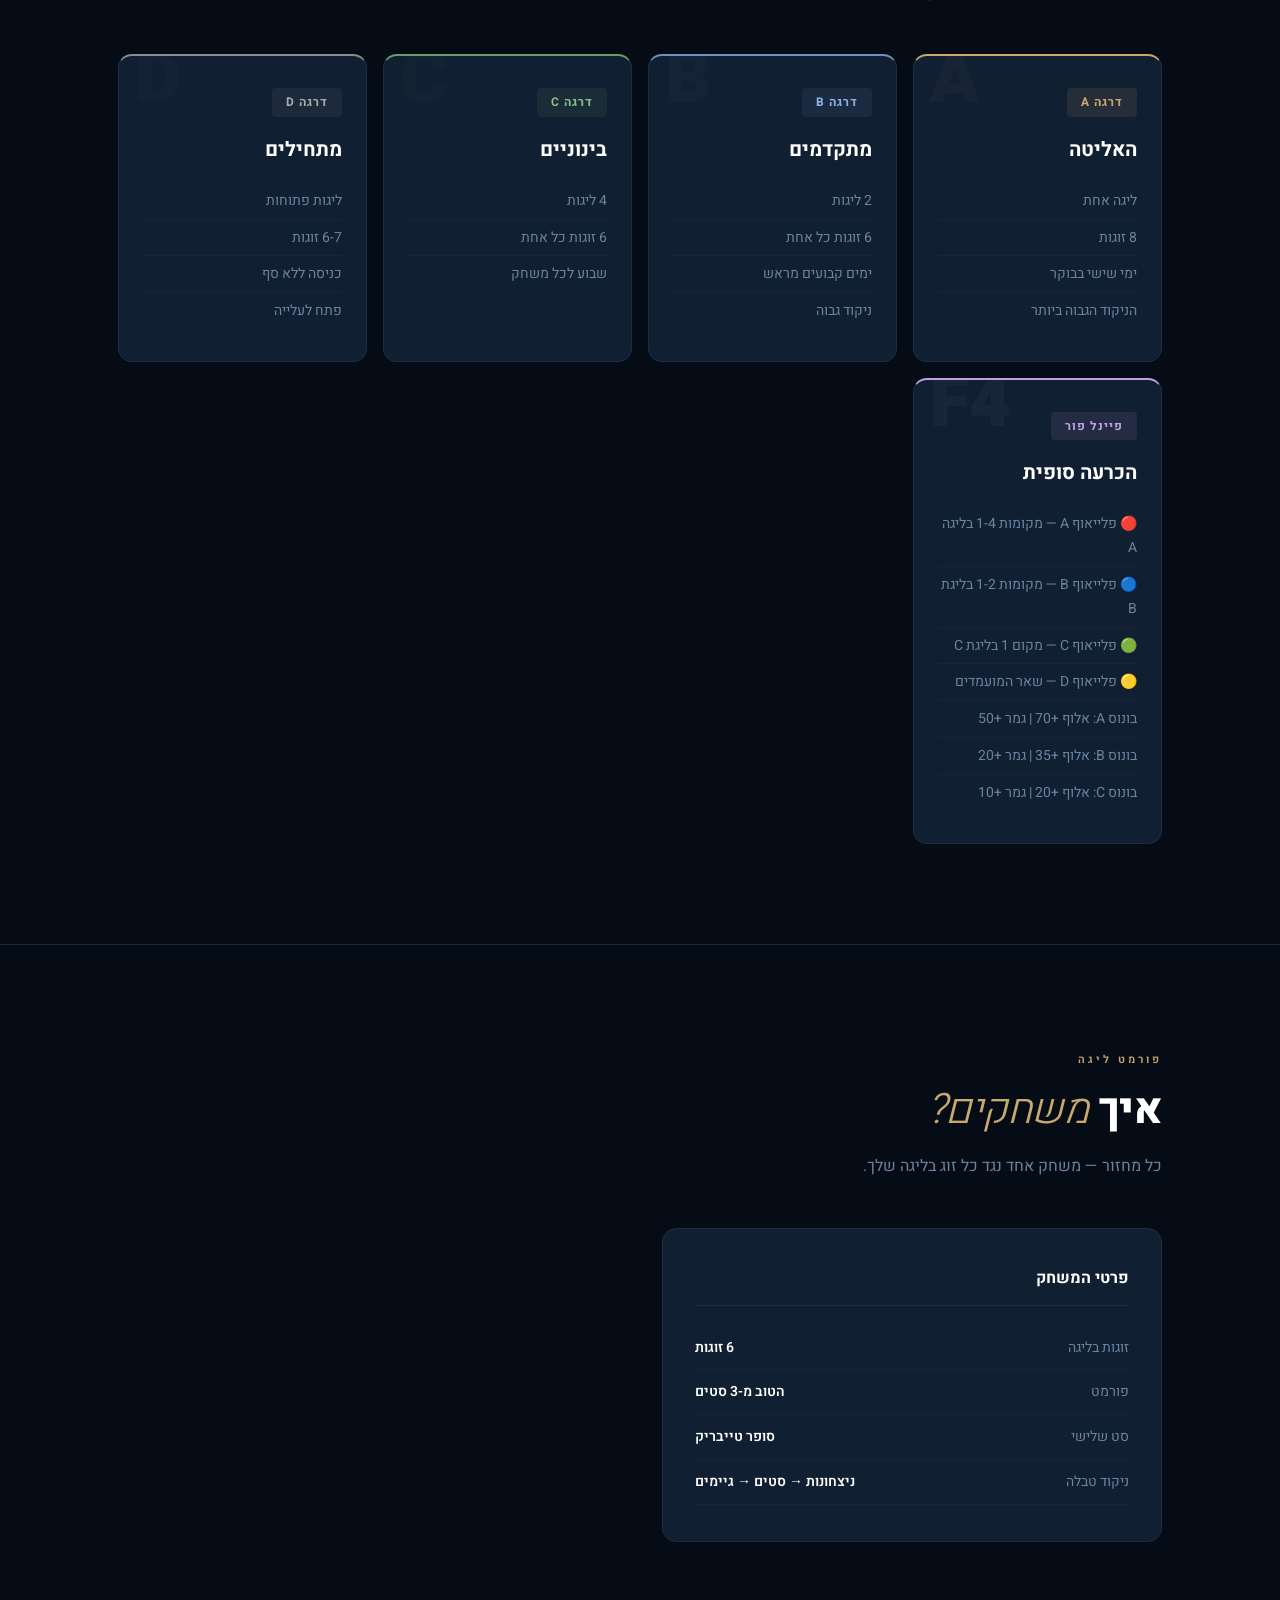
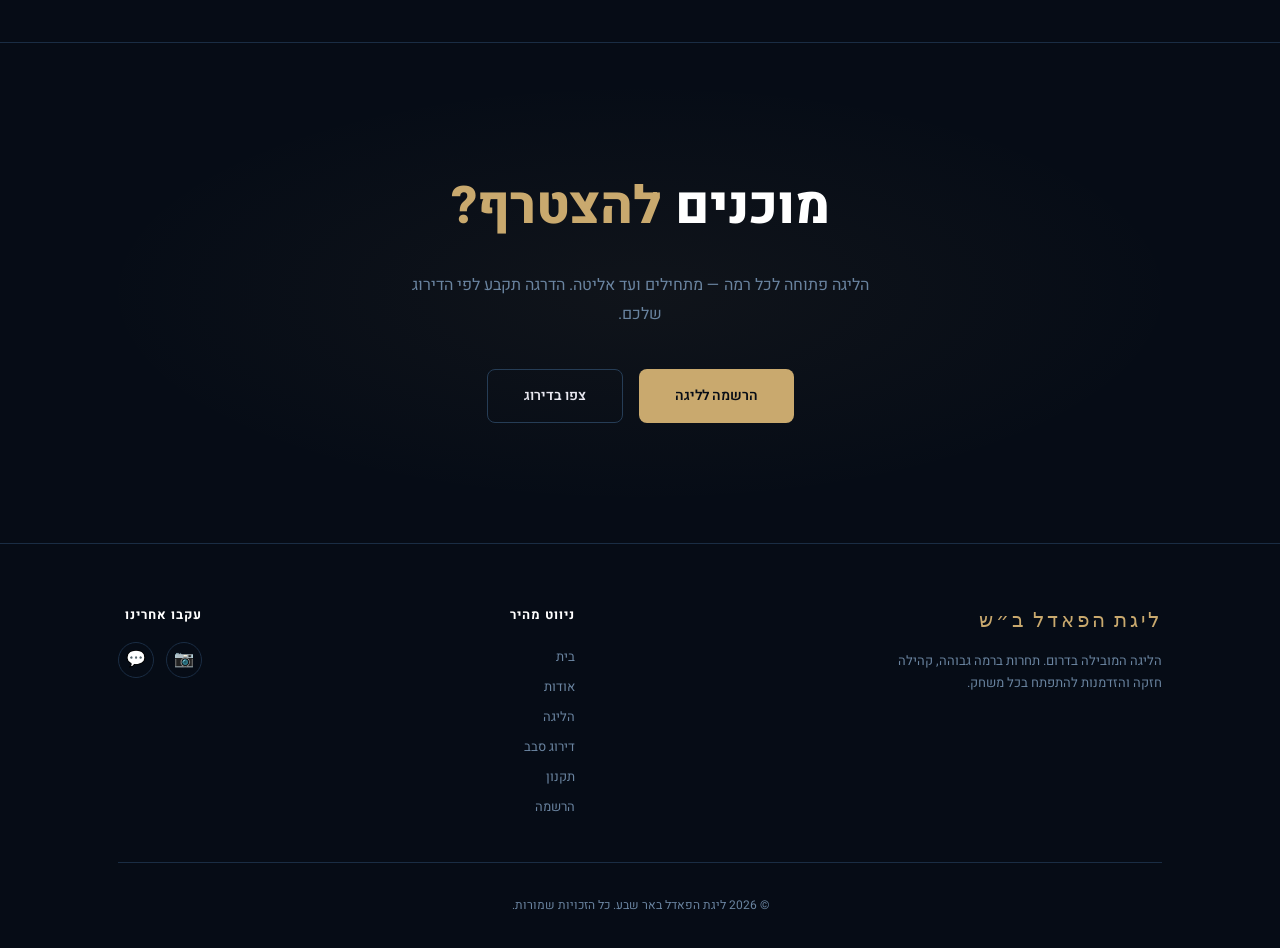
==== commit 9ed73ec1: "Add backoffice admin panel + dynamic league system with dropdown - Rename "דירוג ליגה" to "הליגה" ac" ====
--- a/about.html
+++ b/about.html
@@ -18,7 +18,7 @@
       <div class="nav-links">
         <a href="index.html">בית</a>
         <a href="about.html" class="active">אודות</a>
-        <a href="league-standings.html">דירוג ליגה</a>
+        <a href="league.html">הליגה</a>
         <a href="rankings.html">דירוג סבב</a>
         <a href="rules.html">תקנון</a>
         <a href="register.html">הרשמה</a>
@@ -209,7 +209,7 @@
       <p class="reveal">הליגה פתוחה לכל רמה — מתחילים ועד אליטה. הדרגה תקבע לפי הדירוג שלכם.</p>
       <div class="cta-buttons reveal">
         <a href="register.html" class="btn btn-gold">הרשמה לליגה</a>
-        <a href="league-standings.html" class="btn btn-outline">צפו בדירוג</a>
+        <a href="league.html" class="btn btn-outline">צפו בדירוג</a>
       </div>
     </div>
   </section>
@@ -226,7 +226,7 @@
           <h4>ניווט מהיר</h4>
           <a href="index.html">בית</a>
           <a href="about.html">אודות</a>
-          <a href="league-standings.html">דירוג ליגה</a>
+          <a href="league.html">הליגה</a>
           <a href="rankings.html">דירוג סבב</a>
           <a href="rules.html">תקנון</a>
           <a href="register.html">הרשמה</a>
--- a/css/style.css
+++ b/css/style.css
@@ -81,6 +81,16 @@
 img {
   max-width: 100%;
   display: block;
+}
+
+/* ---------- Page Load Transition ---------- */
+body {
+  opacity: 0;
+  transition: opacity 0.4s ease;
+}
+
+body.loaded {
+  opacity: 1;
 }
 
 /* ---------- Utility ---------- */
